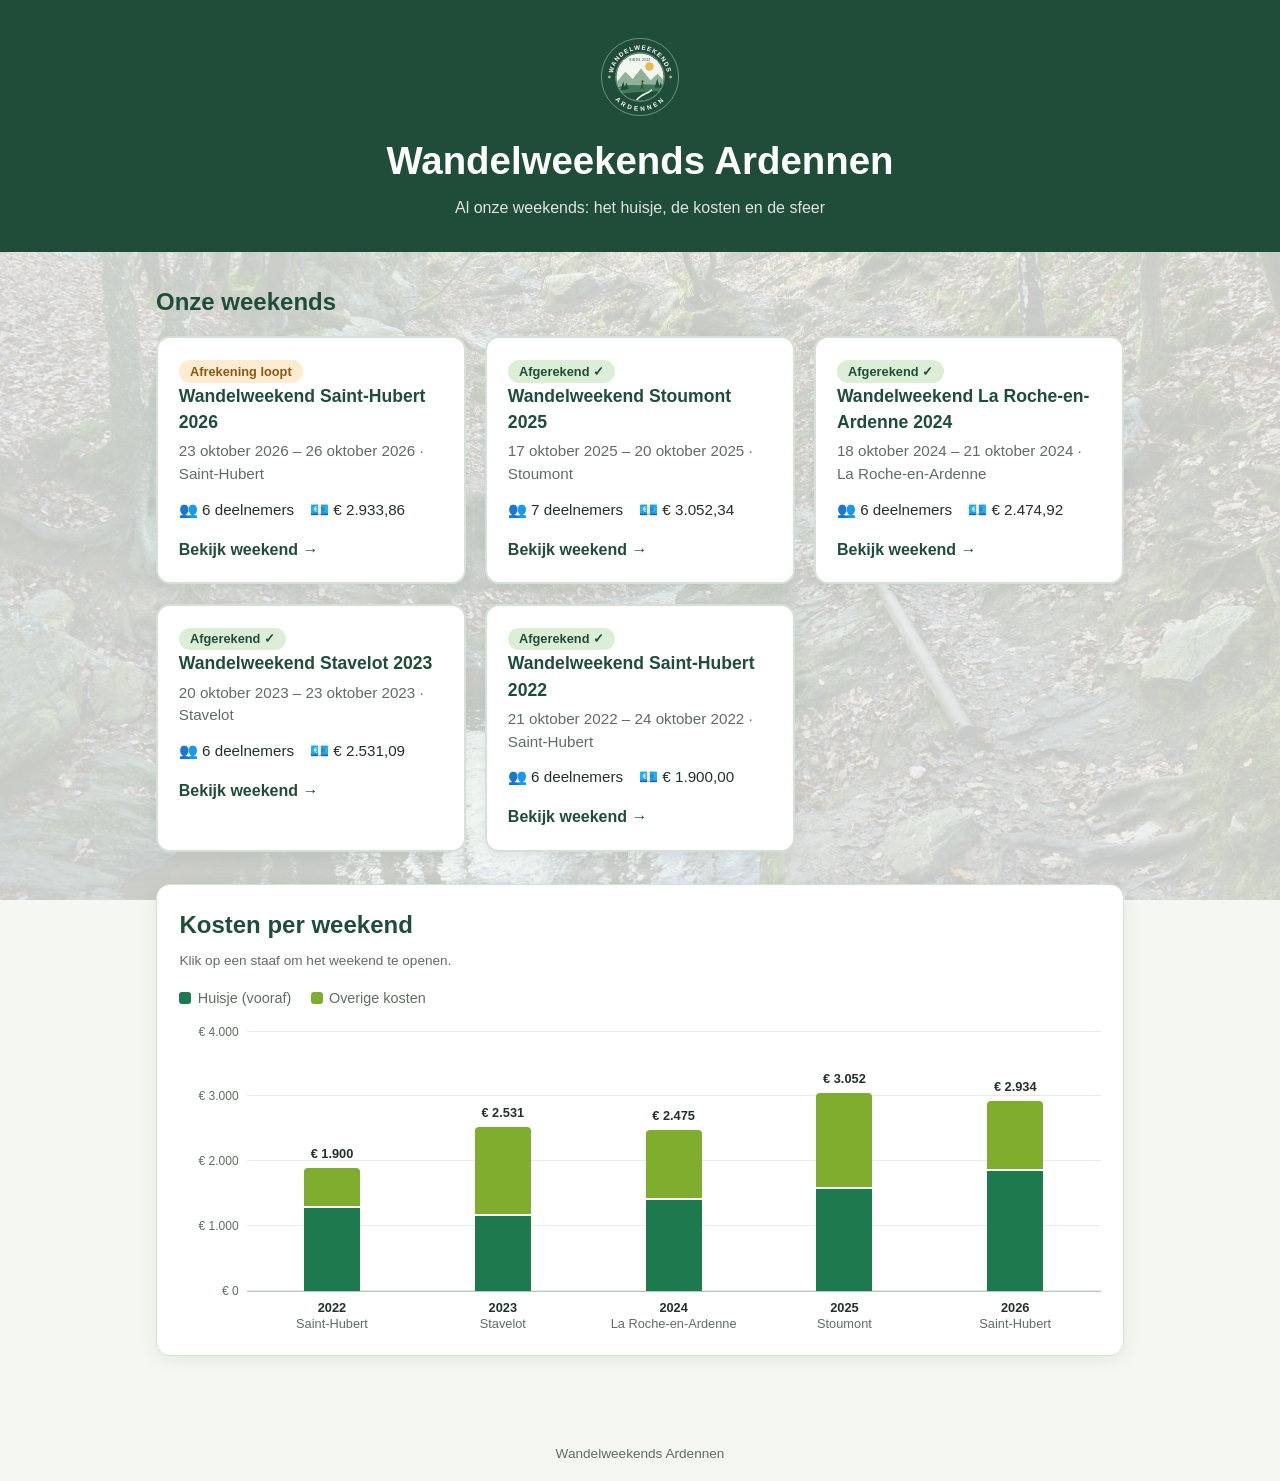
==== index.html @ a4a06388 "Eerste versie wandelweekends-site" ====
<!DOCTYPE html>
<html lang="nl">
<head>
  <meta charset="UTF-8">
  <meta name="viewport" content="width=device-width, initial-scale=1.0">
  <title>Wandelweekends Ardennen</title>
  <link rel="stylesheet" href="style.css">
  <link rel="icon" href="assets/logo.svg" type="image/svg+xml">
</head>
<body>
  <header class="kop">
    <a href="index.html"><img class="kop-logo" src="assets/logo.svg" alt="Logo Wandelweekends Ardennen"></a>
    <h1>Wandelweekends Ardennen</h1>
    <p>Al onze weekends: het huisje, de kosten en de sfeer</p>
  </header>

  <main>
    <h2>Onze weekends</h2>
    <!-- script.js vult deze lijst met een kaart per weekend -->
    <section id="weekend-lijst" class="kaarten"></section>

    <section class="kaart grafiek-kaart">
      <h2>Kosten per weekend</h2>
      <p class="voetnoot">Klik op een staaf om het weekend te openen.</p>
      <div id="grafiek"></div>
    </section>
  </main>

  <footer>Wandelweekends Ardennen</footer>

  <script src="data/weekends.js"></script>
  <script src="script.js"></script>
</body>
</html>
---- style.css ----
/* ===== Kleuren (pas hier aan) ===== */
:root {
  --groen-donker: #1f4d3a;   /* hoofdkleur: titels, knoppen, randen */
  --groen-mid:    #3f6b50;   /* subtitels, iconen */
  --groen-licht:  #dcefd6;   /* hover op aanklikbare elementen */
  --wit:          #ffffff;
  --achtergrond:  #f5f7f2;
  --tekst:        #24312a;
  --tekst-zacht:  #5f6d64;
  --rand:         #d6e0d6;
  --radius:       14px;      /* afronding kaders */
  --radius-knop:  10px;      /* afronding knoppen */
  --schaduw:      0 4px 18px rgba(31, 77, 58, .08);
}

* { box-sizing: border-box; }

body {
  margin: 0;
  font-family: "Segoe UI", Arial, sans-serif;
  color: var(--tekst);
  background: var(--achtergrond);
  line-height: 1.5;
  min-height: 100vh;
}

/* Achtergrondlandschap: licht doorschijnend */
body::before {
  content: "";
  position: fixed;
  inset: 0;
  /* Overzichtspagina: background-overzichtpagina.jpg.
     Weekendpagina: script.js zet --achtergrond-foto op assets/<weekend-id>/page_picture.jpg.
     Ontbreekt de foto, dan de getekende versie. */
  background:
    var(--achtergrond-foto, url("assets/background-overzichtpagina.jpg")) center / cover no-repeat,
    url("assets/achtergrond.svg") center bottom / cover no-repeat;
  opacity: .18;              /* hoe sterk de achtergrond doorschijnt */
  filter: saturate(.8);      /* foto iets rustiger maken */
  z-index: -1;
}

/* Weekend zonder page_picture: logo als verbleekt watermerk */
body.met-logo::before {
  background: url("assets/logo.svg") center 60% / min(75vmin, 620px) no-repeat;
  opacity: .07;
  filter: none;
}

/* ===== Header ===== */
.kop-logo { width: 84px; height: 84px; display: block; margin: 0 auto .8rem; transition: transform .2s; }
.kop a:hover .kop-logo { transform: scale(1.05); }
.kop {
  background: var(--groen-donker);
  color: var(--wit);
  padding: 2.2rem 1rem 2rem;
  text-align: center;
}
.kop h1 { margin: 0; font-size: clamp(1.6rem, 4vw, 2.4rem); }
.kop p  { margin: .4rem 0 0; opacity: .85; }

main {
  max-width: 1000px;
  margin: 0 auto;
  padding: 2rem 1rem 3rem;
}

h2 { color: var(--groen-donker); margin: 0 0 1rem; }

/* ===== Kaarten (witte kaders) ===== */
.kaart {
  background: var(--wit);
  border: 1px solid var(--rand);
  border-radius: var(--radius);
  box-shadow: var(--schaduw);
  padding: 1.4rem;
  margin-bottom: 1.5rem;
}

.kaarten {
  display: grid;
  grid-template-columns: repeat(auto-fill, minmax(280px, 1fr));
  gap: 1.2rem;
}

/* Aanklikbare kaart (weekend in overzicht) */
a.weekend-kaart {
  display: block;
  text-decoration: none;
  color: inherit;
  background: var(--wit);
  border: 2px solid var(--rand);
  border-radius: var(--radius);
  box-shadow: var(--schaduw);
  padding: 1.3rem;
  transition: background .2s, border-color .2s, transform .2s;
}
a.weekend-kaart:hover,
a.weekend-kaart:focus-visible {
  background: var(--groen-licht);
  border-color: var(--groen-donker);
  transform: translateY(-2px);
}
.weekend-kaart h3 { margin: 0 0 .3rem; color: var(--groen-donker); }
.weekend-kaart .datum { color: var(--tekst-zacht); font-size: .95rem; }
.weekend-kaart .details { display: flex; gap: 1rem; margin-top: .8rem; font-size: .95rem; }
.weekend-kaart .meer { display: inline-block; margin-top: 1rem; font-weight: 600; color: var(--groen-donker); }

/* ===== Knoppen ===== */
.knop {
  display: inline-block;
  padding: .55rem 1.1rem;
  border: 2px solid var(--groen-donker);
  border-radius: var(--radius-knop);
  background: var(--wit);
  color: var(--groen-donker);
  font-weight: 600;
  text-decoration: none;
  cursor: pointer;
  transition: background .2s;
}
.knop:hover, .knop:focus-visible { background: var(--groen-licht); }
.kop .knop { background: transparent; color: var(--wit); border-color: var(--wit); }
.kop .knop:hover { background: var(--groen-licht); color: var(--groen-donker); }

/* ===== Info-lijst ===== */
.info { display: grid; grid-template-columns: max-content 1fr; gap: .4rem 1.2rem; margin: 0; }
.info dt { color: var(--tekst-zacht); }
.info dd { margin: 0; font-weight: 600; }

.label {
  display: inline-block;
  background: var(--groen-licht);
  color: var(--groen-donker);
  border-radius: 999px;
  padding: .1rem .7rem;
  font-size: .8rem;
  font-weight: 600;
}
.binnenkort { color: var(--tekst-zacht); font-style: italic; }

footer { text-align: center; color: var(--tekst-zacht); font-size: .85rem; padding: 1rem; }

/* ===== Kostenoverzicht ===== */
h3 { color: var(--groen-donker); margin: 1.8rem 0 .8rem; font-size: 1.1rem; }
h3 small { color: var(--tekst-zacht); font-weight: normal; font-size: .85rem; }
.kaart-kop { display: flex; justify-content: space-between; align-items: center; gap: 1rem; flex-wrap: wrap; }
.kaart-kop h2 { margin: 0; }

.label-ok   { background: var(--groen-licht); color: var(--groen-donker); }
.label-open { background: #fdecd2; color: #8a5a10; }

/* Tegels met totalen */
.tegels { display: grid; grid-template-columns: repeat(auto-fit, minmax(170px, 1fr)); gap: .8rem; margin-top: 1.2rem; }
.tegel { border: 1px solid var(--rand); border-radius: var(--radius-knop); padding: .9rem 1rem; background: #fafcf9; }
.tegel span { display: block; color: var(--tekst-zacht); font-size: .85rem; }
.tegel strong { font-size: 1.3rem; color: var(--groen-donker); }

/* Balkjes per categorie */
.balk-rij { display: grid; grid-template-columns: 110px 1fr 100px; align-items: center; gap: .8rem; margin-bottom: .5rem; }
.balk { background: #eef3ee; border-radius: 999px; height: 14px; overflow: hidden; }
.balk span { display: block; height: 100%; background: var(--groen-mid); border-radius: 999px; }
.balk-bedrag { text-align: right; font-variant-numeric: tabular-nums; }

/* Tabellen */
.tabel-wrap { overflow-x: auto; }
.tabel { width: 100%; border-collapse: collapse; font-size: .95rem; }
.tabel th { text-align: left; color: var(--tekst-zacht); font-weight: 600; border-bottom: 2px solid var(--rand); padding: .5rem; }
.tabel td { border-bottom: 1px solid var(--rand); padding: .5rem; vertical-align: top; }
.getal { text-align: right; font-variant-numeric: tabular-nums; white-space: nowrap; }
th.getal { text-align: right; }
.plus { color: #2e7d32; font-weight: 600; }
.min  { color: #c62828; font-weight: 600; }

/* Klikbare naam */
.naam-knop {
  font: inherit; font-weight: 600; color: var(--groen-donker);
  background: var(--wit); border: 2px solid var(--rand); border-radius: var(--radius-knop);
  padding: .25rem .7rem; cursor: pointer; transition: background .2s, border-color .2s;
}
.naam-knop:hover, .naam-knop:focus-visible { background: var(--groen-licht); border-color: var(--groen-donker); }
.naam-knop[aria-expanded="true"] { background: var(--groen-licht); border-color: var(--groen-donker); }
.detail-rij td { background: #f7faf6; }
.persoon { padding: .4rem .2rem; }
.persoon p { margin: .8rem 0 0; font-size: .95rem; }

/* Wie betaalt aan wie */
.transfers { list-style: none; padding: 0; margin: 0; }
.transfers li {
  display: flex; align-items: center; gap: .6rem; flex-wrap: wrap;
  border: 1px solid var(--rand); border-radius: var(--radius-knop); padding: .6rem .9rem; margin-bottom: .5rem;
}
.transfers li .getal { margin-left: auto; font-weight: 600; }
.transfers li.gedaan { color: var(--tekst-zacht); background: #fafcf9; }

.voetnoot { color: var(--tekst-zacht); font-size: .85rem; margin: .6rem 0 0; }

/* Afrekening-melding */
.melding { border: 2px solid #f0c98a; background: #fffaf1; border-radius: var(--radius-knop); padding: 1rem 1.2rem; margin-bottom: 1rem; }
.melding p { margin: 0 0 .6rem; }
.melding-ok { border-color: var(--groen-licht); background: #f6fbf4; }
.rekening { white-space: nowrap; letter-spacing: .03em; }
.melding .knop { margin-top: .4rem; }

/* Kosten in detail: uitklapbaar per categorie */
.categorie { border: 1px solid var(--rand); border-radius: var(--radius-knop); margin-bottom: .6rem; background: var(--wit); }
.categorie summary {
  cursor: pointer; list-style: none; display: flex; justify-content: space-between; gap: 1rem;
  padding: .7rem 1rem; font-weight: 600; color: var(--groen-donker); border-radius: var(--radius-knop);
}
.categorie summary::-webkit-details-marker { display: none; }
.categorie summary::before { content: "▸"; margin-right: .5rem; transition: transform .2s; }
.categorie[open] summary::before { transform: rotate(90deg); }
.categorie summary span:first-child { margin-right: auto; }
.categorie summary small { color: var(--tekst-zacht); font-weight: normal; }
.categorie summary:hover { background: var(--groen-licht); }
.categorie .tabel-wrap { padding: 0 1rem .8rem; }

/* ===== Sfeerbeelden: galerij ===== */
.galerij { display: grid; grid-template-columns: repeat(auto-fill, minmax(160px, 1fr)); gap: .6rem; margin-top: 1rem; }
.galerij button {
  padding: 0; border: 2px solid transparent; border-radius: var(--radius-knop); overflow: hidden;
  cursor: zoom-in; background: #eef3ee; aspect-ratio: 4 / 3; transition: border-color .2s, transform .2s;
}
.galerij button:hover, .galerij button:focus-visible { border-color: var(--groen-donker); transform: translateY(-2px); }
.galerij img { width: 100%; height: 100%; object-fit: cover; display: block; }

/* Lightbox (foto groot bekijken) */
.lightbox { position: fixed; inset: 0; z-index: 50; background: rgba(15, 30, 22, .92); display: flex; align-items: center; justify-content: center; }
.lightbox[hidden] { display: none; }
.lightbox img { max-width: 92vw; max-height: 84vh; border-radius: 8px; box-shadow: 0 8px 40px rgba(0,0,0,.5); }
.lightbox .lb-knop {
  position: absolute; background: var(--wit); color: var(--groen-donker); border: none; border-radius: 999px;
  width: 44px; height: 44px; font-size: 1.4rem; cursor: pointer; display: grid; place-items: center;
}
.lightbox .lb-knop:hover { background: var(--groen-licht); }
.lb-sluit { top: 1rem; right: 1rem; }
.lb-vorige { left: 1rem; top: 50%; transform: translateY(-50%); }
.lb-volgende { right: 1rem; top: 50%; transform: translateY(-50%); }
.lb-teller { position: absolute; bottom: 1rem; left: 50%; transform: translateX(-50%); color: #fff; font-size: .9rem; opacity: .85; }

/* ===== Grafiek overzichtspagina ===== */
.grafiek-kaart { margin-top: 2rem; }
.grafiek-kaart .voetnoot { margin: -.5rem 0 1rem; }
#grafiek { position: relative; --g-huisje: #1d7a4e; --g-overige: #7fae2e; }
.g-legende { display: flex; gap: 1.2rem; font-size: .9rem; color: var(--tekst-zacht); margin-bottom: 1rem; }
.g-legende i { display: inline-block; width: 12px; height: 12px; border-radius: 3px; margin-right: .4rem; vertical-align: -1px; }
.g-legende .g-huisje, .g-staaf .g-huisje { background: var(--g-huisje); }
.g-legende .g-overige, .g-staaf .g-overige { background: var(--g-overige); }
.g-vlak { position: relative; height: 260px; margin: 1.4rem 0 0 4.2rem; border-bottom: 1px solid #b9c4bb; }
.g-lijn { position: absolute; left: 0; right: 0; border-top: 1px solid #e6ece6; }
.g-lijn span { position: absolute; right: 100%; transform: translateY(-50%); padding-right: .5rem; font-size: .75rem; color: var(--tekst-zacht); white-space: nowrap; }
.g-kolommen { position: absolute; inset: 0; display: flex; gap: 1rem; padding: 0 .5rem; }
.g-kolom { flex: 1; display: flex; align-items: flex-end; justify-content: center; text-decoration: none; border-radius: 6px 6px 0 0; }
.g-kolom:hover { background: rgba(220, 239, 214, .55); }
.g-staaf { position: relative; width: min(56px, 70%); display: flex; flex-direction: column; gap: 2px; }
.g-staaf .g-overige { border-radius: 4px 4px 0 0; }
.g-totaal { position: absolute; bottom: 100%; left: 50%; transform: translateX(-50%); padding-bottom: .3rem; font-size: .8rem; font-weight: 600; color: var(--tekst); white-space: nowrap; }
.g-labels { display: flex; gap: 1rem; padding: .5rem .5rem 0; margin-left: 4.2rem; }
.g-labels span { flex: 1; text-align: center; font-size: .8rem; color: var(--tekst-zacht); line-height: 1.3; }
.g-labels strong { color: var(--tekst); }
.g-tip { position: absolute; pointer-events: none; background: var(--wit); border: 1px solid var(--rand); box-shadow: var(--schaduw); border-radius: 8px; padding: .5rem .7rem; font-size: .82rem; line-height: 1.45; z-index: 2; white-space: nowrap; }

@media (max-width: 560px) {
  .balk-rij { grid-template-columns: 80px 1fr 85px; gap: .5rem; }
  .info { grid-template-columns: 1fr; }
  .info dd { margin-bottom: .4rem; }
  .tegels { grid-template-columns: 1fr 1fr; }
  .tegel strong { font-size: 1.05rem; }
  /* kolom Nachten verbergen op gsm (staat ook in het detail) */
  .tabel-deelnemers th:nth-child(2), .tabel-deelnemers td:nth-child(2) { display: none; }
  .tabel { font-size: .82rem; }
  .tabel th, .tabel td { padding: .45rem .25rem; }
  .naam-knop { padding: .2rem .45rem; }
  .g-vlak, .g-labels { margin-left: 3.2rem; }
  .g-kolommen, .g-labels { gap: .3rem; padding: 0 .1rem; }
  .g-totaal { font-size: .65rem; }
  .g-labels span { font-size: .68rem; }
}
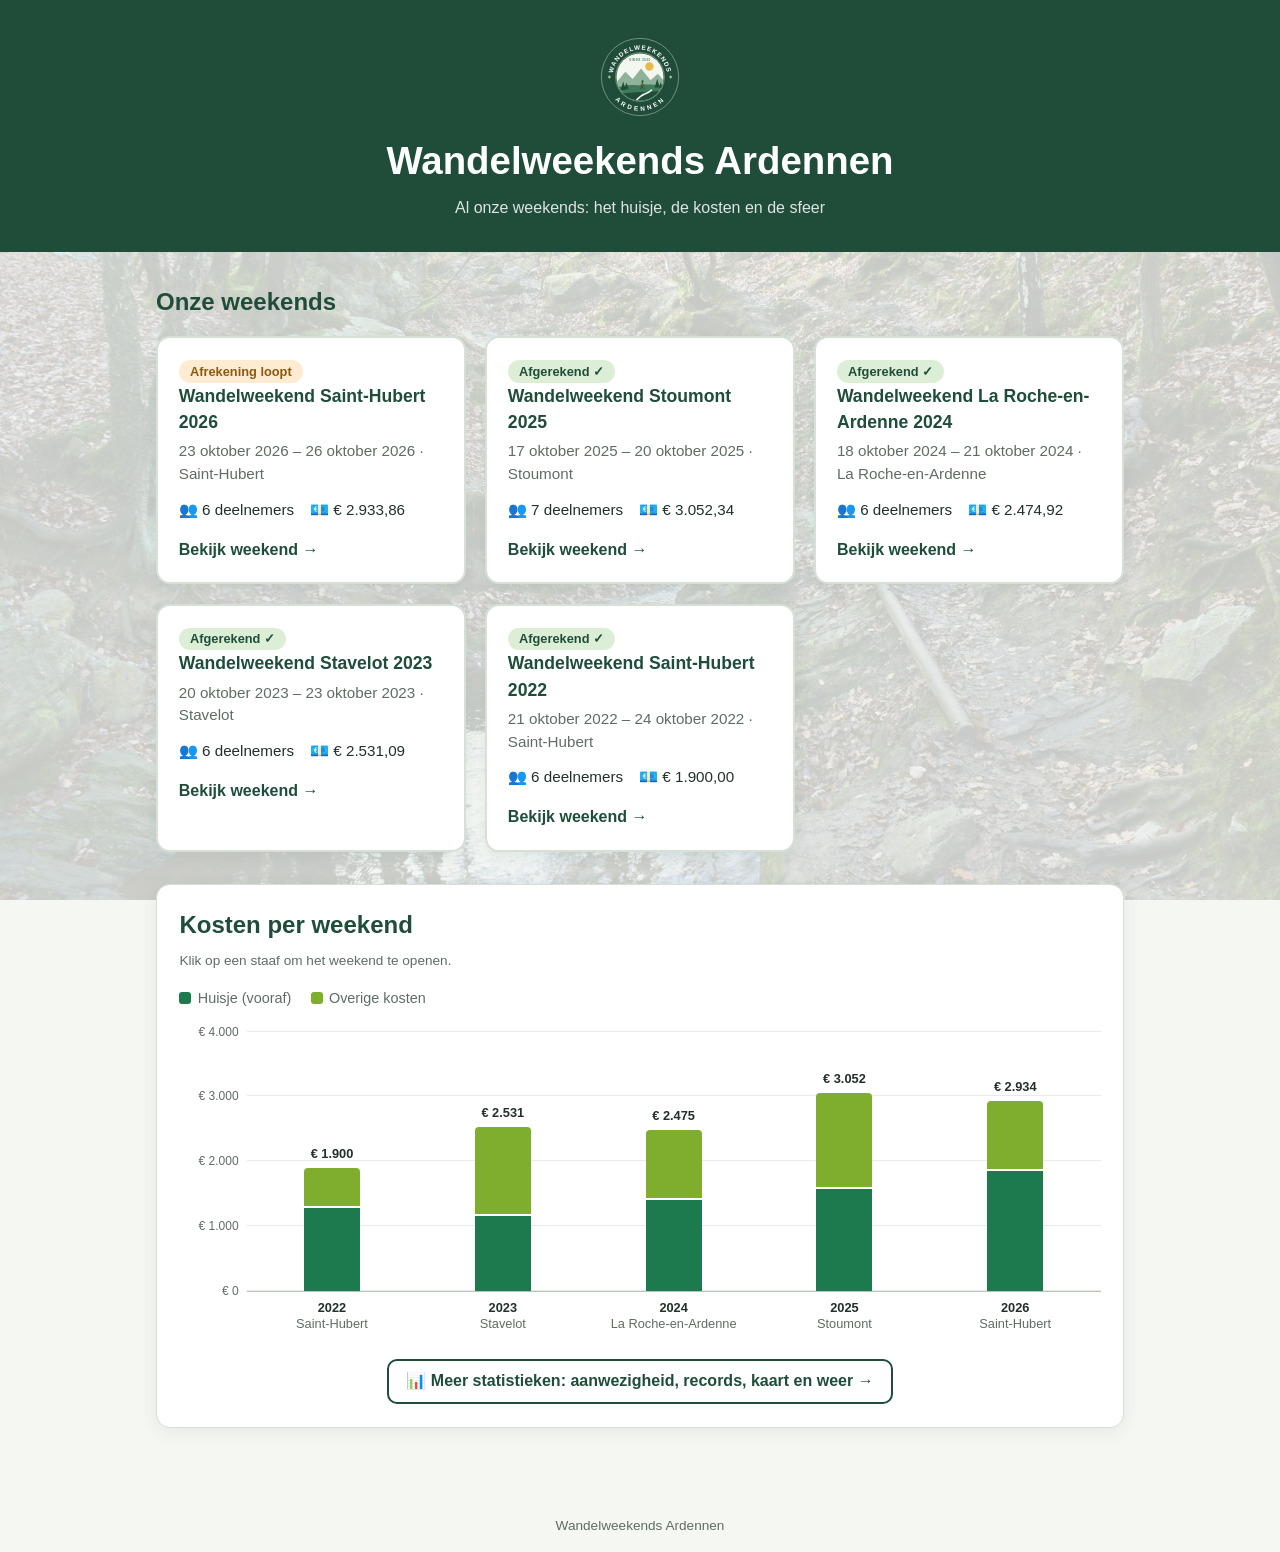
==== commit 9b974e54: "Statistiekenpagina toegevoegd" ====
--- a/index.html
+++ b/index.html
@@ -3,6 +3,7 @@
 <head>
   <meta charset="UTF-8">
   <meta name="viewport" content="width=device-width, initial-scale=1.0">
+  <meta name="robots" content="noindex, nofollow">
   <title>Wandelweekends Ardennen</title>
   <link rel="stylesheet" href="style.css">
   <link rel="icon" href="assets/logo.svg" type="image/svg+xml">
@@ -23,6 +24,7 @@
       <h2>Kosten per weekend</h2>
       <p class="voetnoot">Klik op een staaf om het weekend te openen.</p>
       <div id="grafiek"></div>
+      <p class="meer-stats"><a class="knop" href="stats.html">📊 Meer statistieken: aanwezigheid, records, kaart en weer →</a></p>
     </section>
   </main>
 
--- a/style.css
+++ b/style.css
@@ -152,7 +152,7 @@
 
 /* Tegels met totalen */
 .tegels { display: grid; grid-template-columns: repeat(auto-fit, minmax(170px, 1fr)); gap: .8rem; margin-top: 1.2rem; }
-.tegel { border: 1px solid var(--rand); border-radius: var(--radius-knop); padding: .9rem 1rem; background: #fafcf9; }
+.tegel { min-width: 0; border: 1px solid var(--rand); border-radius: var(--radius-knop); padding: .9rem 1rem; background: #fafcf9; }
 .tegel span { display: block; color: var(--tekst-zacht); font-size: .85rem; }
 .tegel strong { font-size: 1.3rem; color: var(--groen-donker); }
 
@@ -277,3 +277,80 @@
   .g-totaal { font-size: .65rem; }
   .g-labels span { font-size: .68rem; }
 }
+
+/* ===== Statistiekenpagina ===== */
+.meer-stats { text-align: center; margin: 1.6rem 0 0; }
+
+.schakelaar { display: inline-flex; border: 2px solid var(--groen-donker); border-radius: var(--radius-knop); overflow: hidden; }
+.schakelaar button {
+  font: inherit; font-size: .9rem; font-weight: 600; color: var(--groen-donker);
+  background: var(--wit); border: none; padding: .4rem .9rem; cursor: pointer; transition: background .2s;
+}
+.schakelaar button + button { border-left: 2px solid var(--groen-donker); }
+.schakelaar button:hover { background: var(--groen-licht); }
+.schakelaar button.actief { background: var(--groen-donker); color: var(--wit); }
+
+.tegels-3 { grid-template-columns: repeat(3, 1fr); }
+.grafiek-houder { position: relative; height: 360px; margin-top: 1rem; }
+.grafiek-laag { height: 300px; }
+#grafiek-kosten { cursor: pointer; }
+
+/* Aftellen */
+.aftellen { text-align: center; }
+.teller { display: flex; justify-content: center; gap: .8rem; flex-wrap: wrap; margin: .5rem 0; }
+.teller div { min-width: 90px; border: 1px solid var(--rand); border-radius: var(--radius-knop); background: #fafcf9; padding: .7rem .5rem; }
+.teller strong { display: block; font-size: 2rem; color: var(--groen-donker); font-variant-numeric: tabular-nums; line-height: 1.1; }
+.teller span { color: var(--tekst-zacht); font-size: .85rem; }
+
+/* Records */
+.records { display: grid; grid-template-columns: repeat(auto-fill, minmax(230px, 1fr)); gap: .8rem; }
+.record {
+  display: flex; flex-direction: column; gap: .15rem; text-decoration: none; color: inherit;
+  border: 2px solid var(--rand); border-radius: var(--radius-knop); padding: .9rem 1rem; background: var(--wit);
+  transition: background .2s, border-color .2s, transform .2s;
+}
+a.record:hover { background: var(--groen-licht); border-color: var(--groen-donker); transform: translateY(-2px); }
+.record-icoon { font-size: 1.5rem; }
+.record-titel { color: var(--tekst-zacht); font-size: .85rem; }
+.record strong { color: var(--groen-donker); font-size: 1.25rem; }
+.record-sub { font-size: .85rem; }
+
+/* Aanwezigheidsmatrix */
+.matrix th { text-align: center; font-size: .85rem; }
+.matrix th:first-child { text-align: left; }
+.matrix td.mee, .matrix td.niet { text-align: center; }
+.matrix td.mee { background: #eef6ea; color: var(--groen-donker); font-weight: 700; }
+.matrix td.mee small { display: block; font-weight: 400; color: var(--tekst-zacht); font-size: .75rem; }
+.matrix td.niet { color: #b9c4bb; }
+
+/* Persoon kiezen */
+.namen { display: flex; flex-wrap: wrap; gap: .5rem; margin-bottom: 1rem; }
+.naam-knop[aria-pressed="true"] { background: var(--groen-donker); border-color: var(--groen-donker); color: var(--wit); }
+
+/* Kaart */
+#kaart-ardennen { height: 440px; border-radius: var(--radius-knop); border: 1px solid var(--rand); z-index: 0; }
+.pin img { width: 40px; height: 40px; filter: drop-shadow(0 2px 4px rgba(0,0,0,.35)); transition: transform .2s; }
+.pin:hover img { transform: scale(1.15); }
+.leaflet-popup-content { font-family: "Segoe UI", Arial, sans-serif; line-height: 1.6; }
+.leaflet-popup-content a { color: var(--groen-donker); font-weight: 600; }
+
+/* Weer */
+.weer-lijst { display: grid; gap: .8rem; }
+.weer-kaart { border: 1px solid var(--rand); border-radius: var(--radius-knop); padding: .9rem 1rem; background: var(--wit); }
+.weer-kop { display: flex; justify-content: space-between; align-items: center; gap: .5rem; flex-wrap: wrap; margin-bottom: .6rem; }
+.weer-kop a { color: var(--groen-donker); text-decoration: none; }
+.weer-kop a:hover { text-decoration: underline; }
+.weer-dagen { display: grid; grid-template-columns: repeat(auto-fit, minmax(90px, 1fr)); gap: .5rem; }
+.weer-dag { display: flex; flex-direction: column; align-items: center; background: #fafcf9; border-radius: 8px; padding: .5rem .3rem; font-size: .85rem; }
+.weer-icoon { font-size: 1.6rem; line-height: 1.3; }
+.weer-dag strong { font-size: 1.1rem; color: var(--groen-donker); }
+.weer-dag small { color: var(--tekst-zacht); }
+.weer-kaart .voetnoot { margin-top: .5rem; }
+
+@media (max-width: 560px) {
+  .grafiek-houder { height: 300px; }
+  .tegels-3 { grid-template-columns: 1fr 1fr; }
+  .teller div { min-width: 70px; }
+  .teller strong { font-size: 1.5rem; }
+  #kaart-ardennen { height: 340px; }
+}
